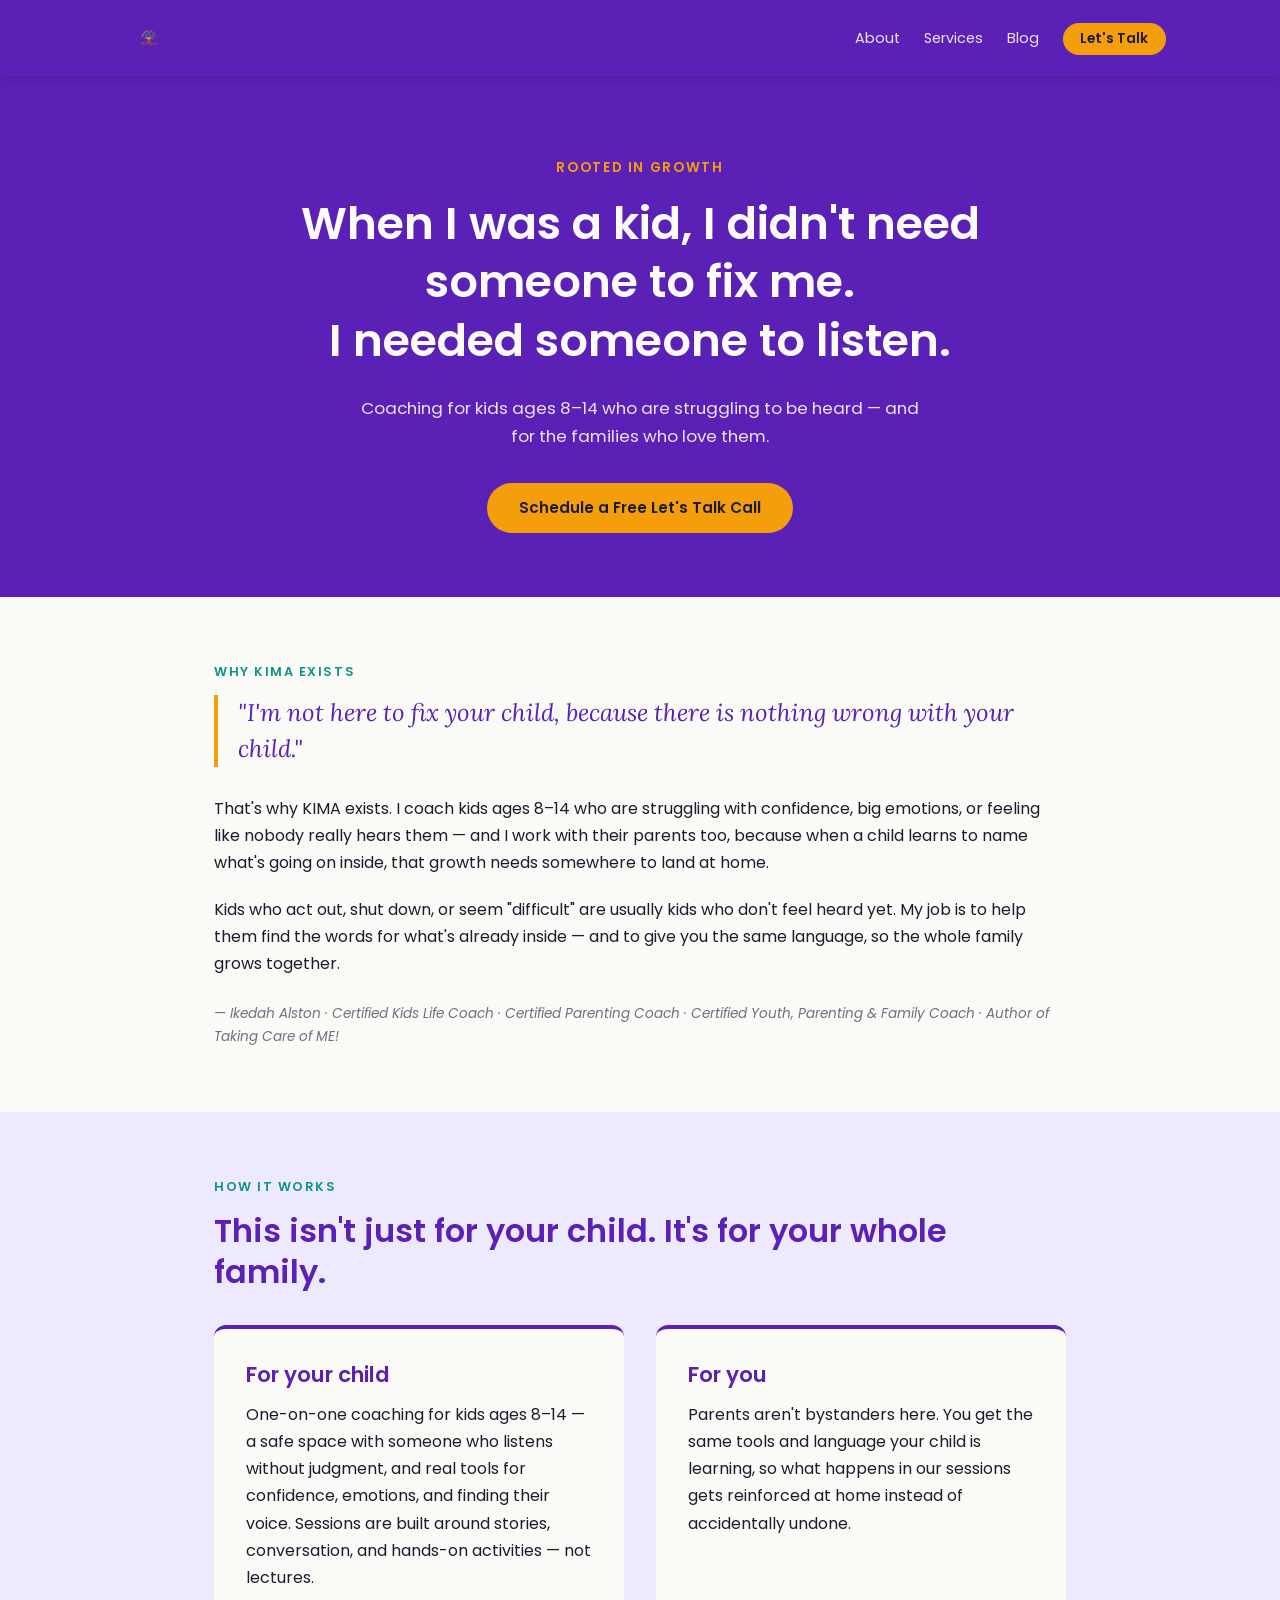
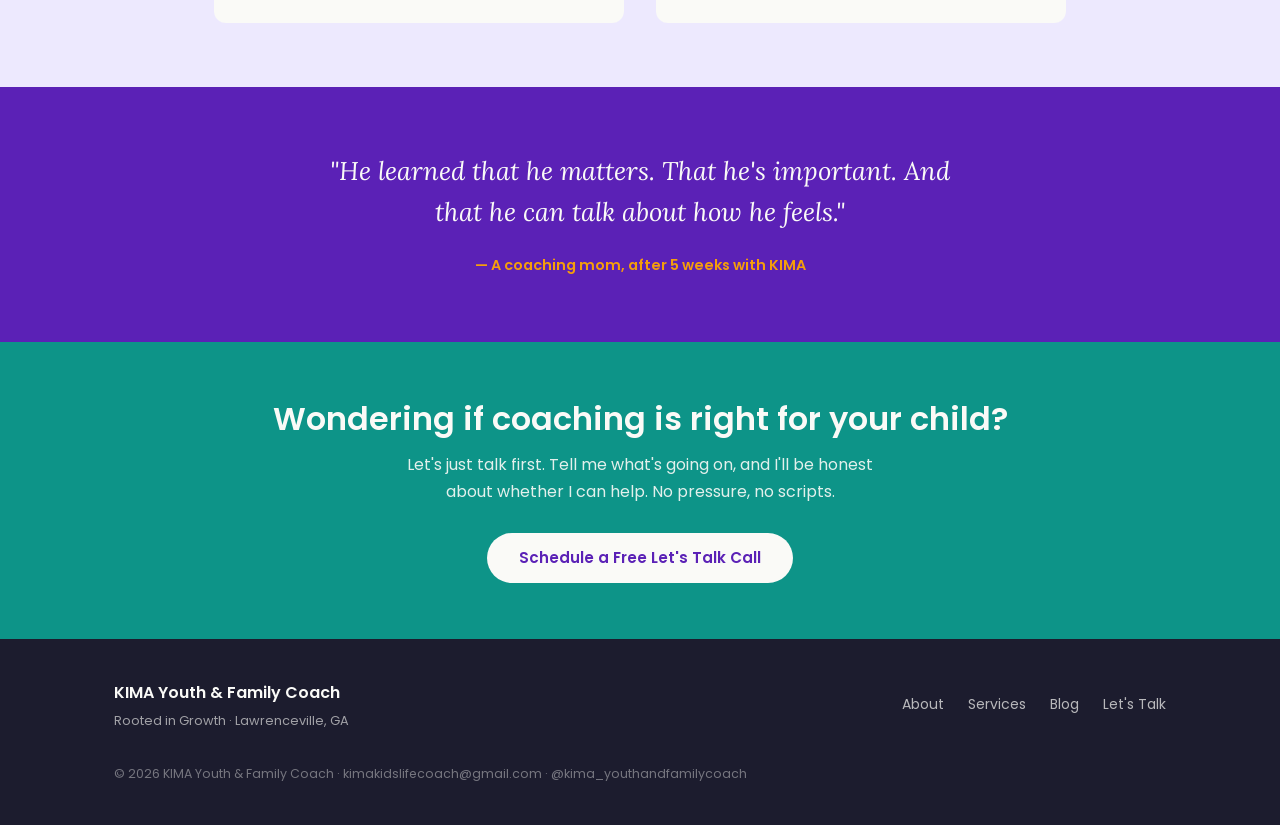
==== index.html @ a501afdf "Initial site build — KIMA Youth & Family Coach All 5 pages with approved copy: index, about, service" ====
<!DOCTYPE html>
<html lang="en">
<head>
  <meta charset="UTF-8" />
  <meta name="viewport" content="width=device-width, initial-scale=1.0" />
  <title>KIMA Youth & Family Coach | Lawrenceville, GA</title>
  <meta name="description" content="Ikedah Alston is a certified kids life coach and parenting coach helping children ages 8–14 build confidence and emotional intelligence — and their families grow together." />
  <link rel="stylesheet" href="styles.css" />
</head>
<body>

  <!-- NAV -->
  <nav class="nav">
    <div class="container--wide nav__inner">
      <a href="index.html" class="nav__logo">
        <img src="assets/logo.png" alt="KIMA Youth & Family Coach logo" />
      </a>
      <button class="nav__toggle" aria-label="Toggle menu" onclick="this.nextElementSibling.classList.toggle('open')">
        <span></span><span></span><span></span>
      </button>
      <ul class="nav__links">
        <li><a href="about.html">About</a></li>
        <li><a href="services.html">Services</a></li>
        <li><a href="blog.html">Blog</a></li>
        <li><a href="contact.html" class="btn-nav">Let's Talk</a></li>
      </ul>
    </div>
  </nav>

  <!-- HERO -->
  <section class="hero">
    <div class="container">
      <p class="hero__tagline">Rooted in Growth</p>
      <h1>When I was a kid, I didn't need someone to fix me.<br>I needed someone to listen.</h1>
      <p class="hero__sub">Coaching for kids ages 8–14 who are struggling to be heard — and for the families who love them.</p>
      <a href="contact.html" class="btn btn--primary">Schedule a Free Let's Talk Call</a>
    </div>
  </section>

  <!-- WELCOME -->
  <section class="welcome">
    <div class="container">
      <p class="section-label">Why KIMA Exists</p>
      <blockquote class="welcome__quote">
        "I'm not here to fix your child, because there is nothing wrong with your child."
      </blockquote>
      <div class="welcome__body">
        <p>That's why KIMA exists. I coach kids ages 8–14 who are struggling with confidence, big emotions, or feeling like nobody really hears them — and I work with their parents too, because when a child learns to name what's going on inside, that growth needs somewhere to land at home.</p>
        <p>Kids who act out, shut down, or seem "difficult" are usually kids who don't feel heard yet. My job is to help them find the words for what's already inside — and to give you the same language, so the whole family grows together.</p>
      </div>
      <p class="welcome__attribution">— Ikedah Alston · Certified Kids Life Coach · Certified Parenting Coach · Certified Youth, Parenting & Family Coach · Author of <em>Taking Care of ME!</em></p>
    </div>
  </section>

  <!-- FOR YOUR CHILD / FOR YOU -->
  <section class="two-col">
    <div class="container">
      <p class="section-label">How It Works</p>
      <h2 class="text-violet" style="margin-bottom:2rem;">This isn't just for your child. It's for your whole family.</h2>
      <div class="two-col__grid">
        <div class="two-col__card">
          <h3>For your child</h3>
          <p>One-on-one coaching for kids ages 8–14 — a safe space with someone who listens without judgment, and real tools for confidence, emotions, and finding their voice. Sessions are built around stories, conversation, and hands-on activities — not lectures.</p>
        </div>
        <div class="two-col__card">
          <h3>For you</h3>
          <p>Parents aren't bystanders here. You get the same tools and language your child is learning, so what happens in our sessions gets reinforced at home instead of accidentally undone.</p>
        </div>
      </div>
    </div>
  </section>

  <!-- TESTIMONIAL PULL QUOTE -->
  <section style="background: var(--violet); padding: 4rem 0;">
    <div class="container" style="text-align:center;">
      <blockquote class="lora" style="font-size:clamp(1.2rem,2.5vw,1.6rem); color:var(--white); max-width:620px; margin:0 auto 1.25rem; line-height:1.6;">
        "He learned that he matters. That he's important. And that he can talk about how he feels."
      </blockquote>
      <p style="color:var(--amber); font-size:0.9rem; font-weight:600;">— A coaching mom, after 5 weeks with KIMA</p>
    </div>
  </section>

  <!-- CTA BANNER -->
  <section class="cta-banner" style="background:var(--teal);">
    <div class="container">
      <h2>Wondering if coaching is right for your child?</h2>
      <p>Let's just talk first. Tell me what's going on, and I'll be honest about whether I can help. No pressure, no scripts.</p>
      <a href="contact.html" class="btn btn--white">Schedule a Free Let's Talk Call</a>
    </div>
  </section>

  <!-- FOOTER -->
  <footer class="footer">
    <div class="container--wide footer__inner">
      <div>
        <div class="footer__brand">KIMA Youth & Family Coach</div>
        <div class="footer__tagline">Rooted in Growth · Lawrenceville, GA</div>
      </div>
      <ul class="footer__links">
        <li><a href="about.html">About</a></li>
        <li><a href="services.html">Services</a></li>
        <li><a href="blog.html">Blog</a></li>
        <li><a href="contact.html">Let's Talk</a></li>
      </ul>
      <p class="footer__copy">© 2026 KIMA Youth & Family Coach · kimakidslifecoach@gmail.com · @kima_youthandfamilycoach</p>
    </div>
  </footer>

</body>
</html>
---- styles.css ----
@import url('https://fonts.googleapis.com/css2?family=Poppins:wght@400;600;700&family=Lora:ital@1&display=swap');

/* ── Reset & Base ── */
*, *::before, *::after { box-sizing: border-box; margin: 0; padding: 0; }

:root {
  --violet: #5B21B6;
  --violet-dark: #4C1D95;
  --amber: #F59E0B;
  --teal: #0D9488;
  --white: #FAFAF7;
  --off-white: #F3F3EF;
  --dark: #1C1C2E;
  --gray: #6B7280;
  --light-violet: #EDE9FE;
}

html { scroll-behavior: smooth; }

body {
  font-family: 'Poppins', sans-serif;
  font-size: 1rem;
  line-height: 1.7;
  color: var(--dark);
  background: var(--white);
}

img { max-width: 100%; display: block; }
a { color: inherit; text-decoration: none; }

/* ── Typography ── */
h1, h2, h3, h4 {
  font-family: 'Poppins', sans-serif;
  font-weight: 600;
  line-height: 1.3;
}

h1 { font-size: clamp(1.8rem, 4vw, 2.8rem); }
h2 { font-size: clamp(1.4rem, 3vw, 2rem); }
h3 { font-size: clamp(1.1rem, 2vw, 1.35rem); }

blockquote, .lora {
  font-family: 'Lora', serif;
  font-style: italic;
}

/* ── Layout ── */
.container {
  max-width: 900px;
  margin: 0 auto;
  padding: 0 1.5rem;
}

.container--wide {
  max-width: 1100px;
  margin: 0 auto;
  padding: 0 1.5rem;
}

section { padding: 4rem 0; }

/* ── Nav ── */
.nav {
  position: sticky;
  top: 0;
  z-index: 100;
  background: var(--violet);
  padding: 1rem 0;
  box-shadow: 0 2px 12px rgba(0,0,0,0.15);
}

.nav__inner {
  display: flex;
  align-items: center;
  justify-content: space-between;
  gap: 1rem;
}

.nav__logo {
  display: flex;
  align-items: center;
  gap: 0.6rem;
}

.nav__logo img {
  height: 44px;
  width: auto;
}

.nav__logo-text {
  color: var(--white);
  font-weight: 600;
  font-size: 1rem;
  line-height: 1.2;
}

.nav__links {
  display: flex;
  align-items: center;
  gap: 1.5rem;
  list-style: none;
}

.nav__links a {
  color: var(--white);
  font-size: 0.9rem;
  font-weight: 400;
  opacity: 0.9;
  transition: opacity 0.2s;
}

.nav__links a:hover { opacity: 1; }

.nav__links .btn-nav {
  background: var(--amber);
  color: var(--dark);
  padding: 0.4rem 1.1rem;
  border-radius: 99px;
  font-weight: 600;
  font-size: 0.85rem;
  opacity: 1;
}

.nav__links .btn-nav:hover { background: #FBBF24; }

/* Mobile nav */
.nav__toggle {
  display: none;
  background: none;
  border: none;
  cursor: pointer;
  padding: 0.25rem;
}

.nav__toggle span {
  display: block;
  width: 22px;
  height: 2px;
  background: var(--white);
  margin: 5px 0;
  transition: 0.3s;
}

@media (max-width: 640px) {
  .nav__toggle { display: block; }
  .nav__links {
    display: none;
    position: absolute;
    top: 100%;
    left: 0; right: 0;
    background: var(--violet-dark);
    flex-direction: column;
    align-items: flex-start;
    padding: 1rem 1.5rem 1.5rem;
    gap: 1rem;
  }
  .nav__links.open { display: flex; }
}

/* ── Buttons ── */
.btn {
  display: inline-block;
  padding: 0.75rem 2rem;
  border-radius: 99px;
  font-weight: 600;
  font-size: 0.95rem;
  transition: transform 0.15s, box-shadow 0.15s;
  cursor: pointer;
  border: none;
}

.btn:hover { transform: translateY(-1px); box-shadow: 0 4px 16px rgba(0,0,0,0.15); }

.btn--primary { background: var(--amber); color: var(--dark); }
.btn--white { background: var(--white); color: var(--violet); }
.btn--outline {
  background: transparent;
  border: 2px solid var(--violet);
  color: var(--violet);
}

/* ── Hero ── */
.hero {
  background: var(--violet);
  color: var(--white);
  padding: 5rem 0 4rem;
  text-align: center;
}

.hero__tagline {
  font-size: 0.85rem;
  font-weight: 600;
  letter-spacing: 0.12em;
  text-transform: uppercase;
  color: var(--amber);
  margin-bottom: 1rem;
}

.hero h1 {
  color: var(--white);
  margin-bottom: 1.5rem;
  max-width: 700px;
  margin-left: auto;
  margin-right: auto;
}

.hero__sub {
  font-size: 1.05rem;
  opacity: 0.9;
  max-width: 560px;
  margin: 0 auto 2rem;
}

/* ── Welcome Section ── */
.welcome {
  background: var(--white);
}

.welcome__quote {
  font-family: 'Lora', serif;
  font-style: italic;
  font-size: clamp(1.2rem, 2.5vw, 1.5rem);
  color: var(--violet);
  border-left: 4px solid var(--amber);
  padding-left: 1.25rem;
  margin-bottom: 1.75rem;
  line-height: 1.5;
}

.welcome__body p { margin-bottom: 1.25rem; }
.welcome__body p:last-of-type { margin-bottom: 0; }

.welcome__attribution {
  margin-top: 1.5rem;
  font-size: 0.85rem;
  color: var(--gray);
  font-style: italic;
}

/* ── Two Column ── */
.two-col {
  background: var(--light-violet);
}

.two-col__grid {
  display: grid;
  grid-template-columns: 1fr 1fr;
  gap: 2rem;
}

@media (max-width: 640px) {
  .two-col__grid { grid-template-columns: 1fr; }
}

.two-col__card {
  background: var(--white);
  border-radius: 12px;
  padding: 2rem;
  border-top: 4px solid var(--violet);
}

.two-col__card h3 {
  color: var(--violet);
  margin-bottom: 0.75rem;
}

/* ── Section Label ── */
.section-label {
  font-size: 0.8rem;
  font-weight: 600;
  letter-spacing: 0.12em;
  text-transform: uppercase;
  color: var(--teal);
  margin-bottom: 0.75rem;
}

/* ── Services ── */
.services { background: var(--white); }

.services__intro {
  max-width: 680px;
  margin-bottom: 3rem;
}

.services__group { margin-bottom: 3.5rem; }

.services__group-title {
  color: var(--violet);
  font-size: 0.8rem;
  font-weight: 700;
  letter-spacing: 0.1em;
  text-transform: uppercase;
  margin-bottom: 1.25rem;
  padding-bottom: 0.5rem;
  border-bottom: 2px solid var(--light-violet);
}

.package {
  border: 1px solid #E5E7EB;
  border-radius: 12px;
  padding: 1.75rem 2rem;
  margin-bottom: 1.25rem;
  transition: box-shadow 0.2s;
}

.package:hover { box-shadow: 0 4px 20px rgba(91,33,182,0.08); }

.package__header {
  display: flex;
  justify-content: space-between;
  align-items: flex-start;
  gap: 1rem;
  margin-bottom: 0.75rem;
  flex-wrap: wrap;
}

.package__name { color: var(--dark); }

.package__price {
  background: var(--violet);
  color: var(--white);
  padding: 0.3rem 1rem;
  border-radius: 99px;
  font-weight: 600;
  font-size: 0.95rem;
  white-space: nowrap;
}

.package__desc { color: var(--dark); margin-bottom: 0.75rem; }

.package__fit {
  font-size: 0.875rem;
  color: var(--gray);
  font-style: italic;
}

.services__cta {
  background: var(--light-violet);
  border-radius: 12px;
  padding: 2rem;
  text-align: center;
  margin-top: 2rem;
}

.services__cta p { margin-bottom: 1.25rem; color: var(--dark); }

/* ── G.R.O.W.T.H. Steps ── */
.growth-steps {
  list-style: none;
  margin: 1.5rem 0;
}

.growth-steps li {
  padding: 0.75rem 0;
  border-bottom: 1px solid #E5E7EB;
  font-size: 0.95rem;
}

.growth-steps li:last-child { border-bottom: none; }

.growth-steps strong { color: var(--violet); }

/* ── About ── */
.about { background: var(--white); }
.about__body p { margin-bottom: 1.25rem; }

.credentials {
  background: var(--light-violet);
  border-radius: 12px;
  padding: 1.75rem 2rem;
  margin-top: 2rem;
}

.credentials h3 { color: var(--violet); margin-bottom: 1rem; }

.credentials ul {
  list-style: none;
}

.credentials li {
  padding: 0.4rem 0;
  font-size: 0.95rem;
  display: flex;
  gap: 0.6rem;
  align-items: flex-start;
}

.credentials li::before {
  content: "✓";
  color: var(--teal);
  font-weight: 700;
  flex-shrink: 0;
}

/* ── Contact ── */
.contact { background: var(--violet); color: var(--white); }

.contact h2 { color: var(--white); margin-bottom: 1rem; }
.contact p { opacity: 0.9; margin-bottom: 0.75rem; max-width: 560px; }

.contact__form {
  background: var(--white);
  border-radius: 16px;
  padding: 2.5rem;
  margin-top: 2.5rem;
  max-width: 580px;
}

.form-group {
  margin-bottom: 1.25rem;
}

.form-group label {
  display: block;
  font-size: 0.875rem;
  font-weight: 600;
  color: var(--dark);
  margin-bottom: 0.4rem;
}

.form-group input,
.form-group textarea,
.form-group select {
  width: 100%;
  padding: 0.7rem 1rem;
  border: 1.5px solid #D1D5DB;
  border-radius: 8px;
  font-family: 'Poppins', sans-serif;
  font-size: 0.95rem;
  color: var(--dark);
  background: var(--white);
  transition: border-color 0.2s;
}

.form-group input:focus,
.form-group textarea:focus,
.form-group select:focus {
  outline: none;
  border-color: var(--violet);
}

.form-group textarea { resize: vertical; min-height: 120px; }

/* ── Blog ── */
.blog { background: var(--white); }
.blog__empty {
  background: var(--light-violet);
  border-radius: 12px;
  padding: 3rem 2rem;
  text-align: center;
  max-width: 520px;
}

.blog__empty p { color: var(--gray); margin-top: 0.75rem; }

/* ── CTA Banner ── */
.cta-banner {
  background: var(--violet);
  color: var(--white);
  text-align: center;
  padding: 3.5rem 0;
}

.cta-banner h2 { color: var(--white); margin-bottom: 0.75rem; }
.cta-banner p { opacity: 0.9; margin-bottom: 1.75rem; max-width: 480px; margin-left: auto; margin-right: auto; }

/* ── Footer ── */
.footer {
  background: var(--dark);
  color: var(--white);
  padding: 2.5rem 0;
  font-size: 0.875rem;
}

.footer__inner {
  display: flex;
  flex-wrap: wrap;
  justify-content: space-between;
  align-items: center;
  gap: 1rem;
}

.footer__brand { font-weight: 600; font-size: 1rem; }
.footer__tagline { opacity: 0.6; font-size: 0.8rem; margin-top: 0.2rem; }

.footer__links {
  display: flex;
  gap: 1.5rem;
  list-style: none;
}

.footer__links a {
  opacity: 0.7;
  transition: opacity 0.2s;
}

.footer__links a:hover { opacity: 1; }

.footer__copy {
  width: 100%;
  opacity: 0.4;
  font-size: 0.78rem;
  margin-top: 1rem;
}

/* ── Page Hero (inner pages) ── */
.page-hero {
  background: var(--violet);
  color: var(--white);
  padding: 3.5rem 0 3rem;
}

.page-hero h1 { color: var(--white); margin-bottom: 0.5rem; }
.page-hero p { opacity: 0.85; max-width: 520px; }

/* ── Utility ── */
.text-violet { color: var(--violet); }
.text-amber { color: var(--amber); }
.mt-1 { margin-top: 1rem; }
.mt-2 { margin-top: 2rem; }
.mb-0 { margin-bottom: 0 !important; }
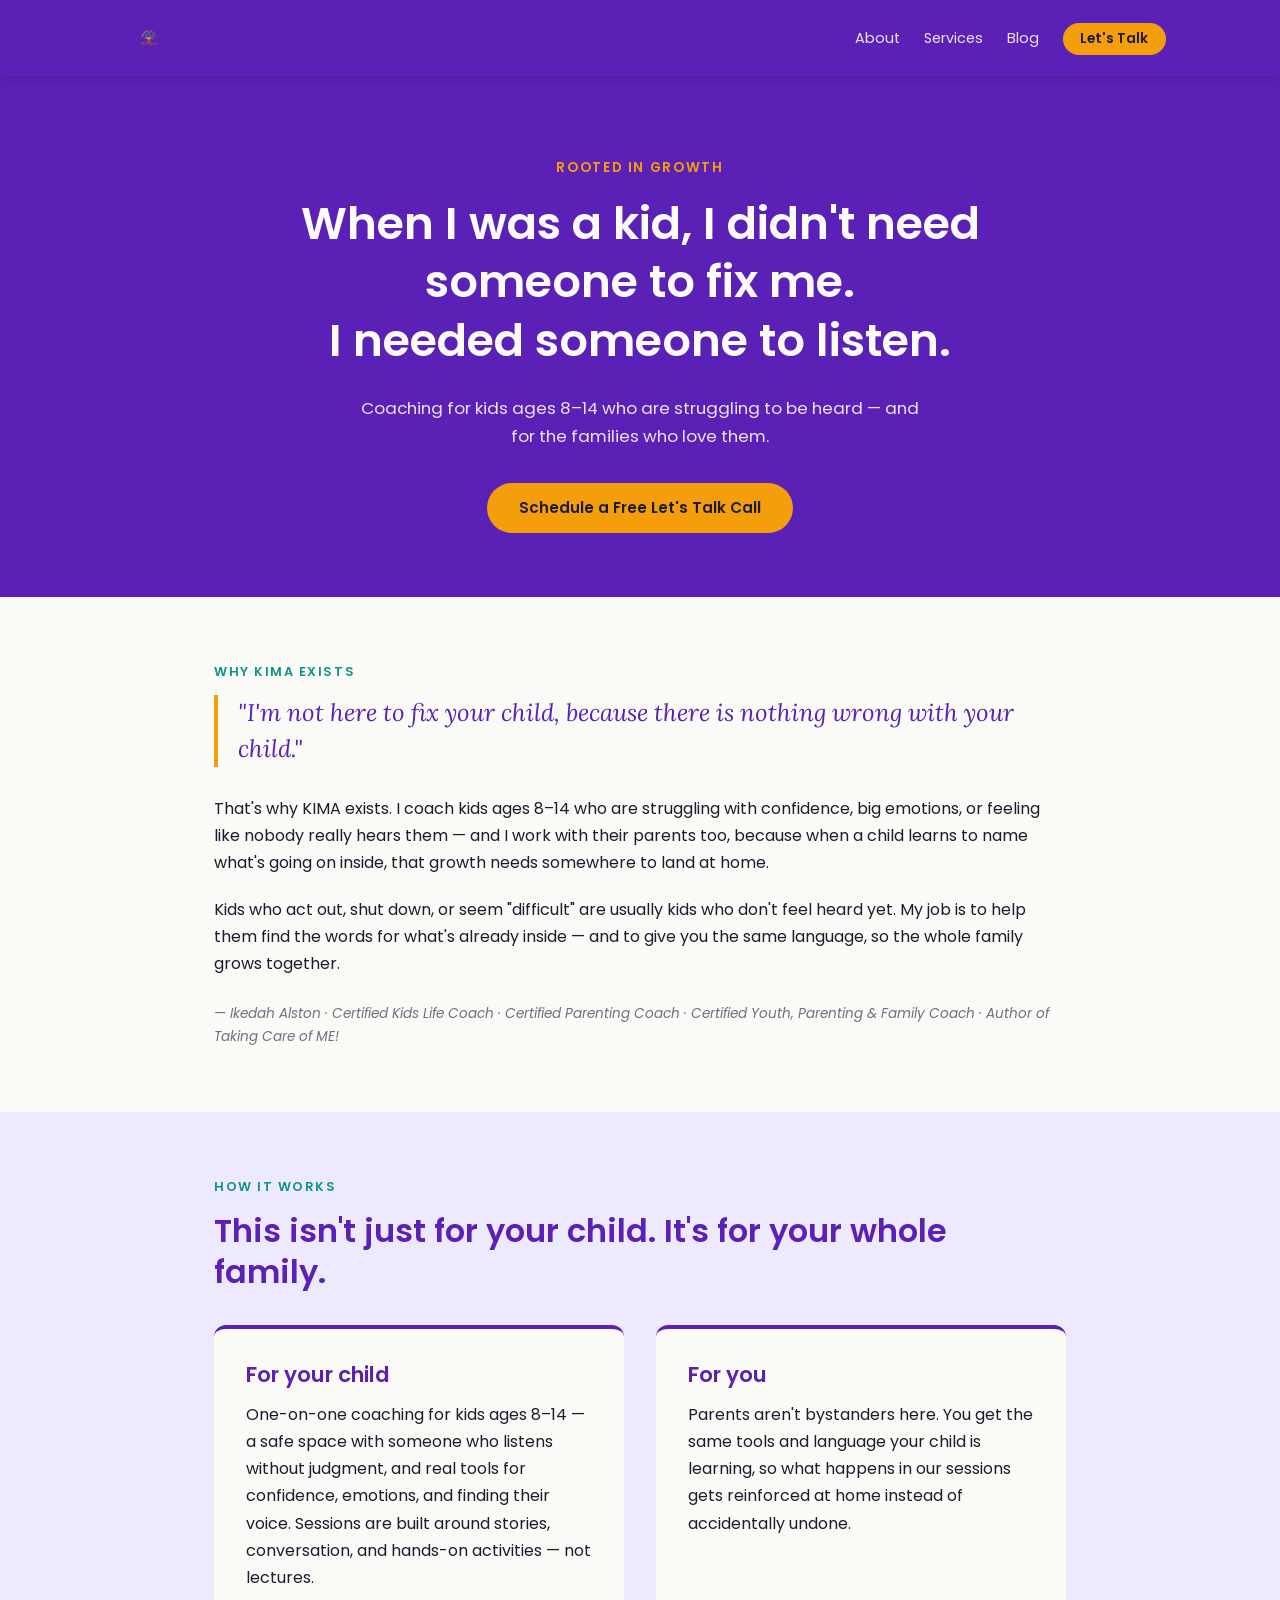
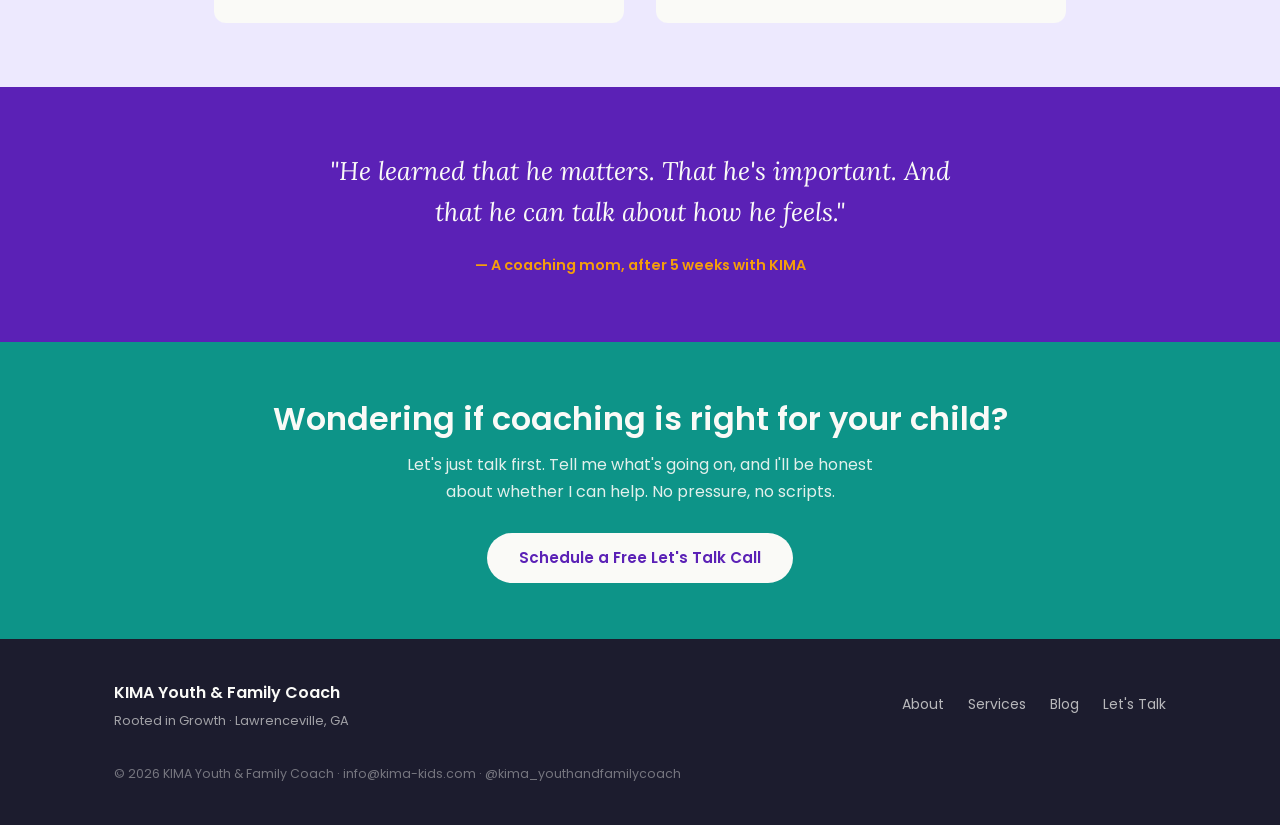
==== commit 29a74f34: "Update email to info@kima-kids.com across all pages" ====
--- a/index.html
+++ b/index.html
@@ -102,7 +102,7 @@
         <li><a href="blog.html">Blog</a></li>
         <li><a href="contact.html">Let's Talk</a></li>
       </ul>
-      <p class="footer__copy">© 2026 KIMA Youth & Family Coach · kimakidslifecoach@gmail.com · @kima_youthandfamilycoach</p>
+      <p class="footer__copy">© 2026 KIMA Youth & Family Coach · info@kima-kids.com · @kima_youthandfamilycoach</p>
     </div>
   </footer>
 
